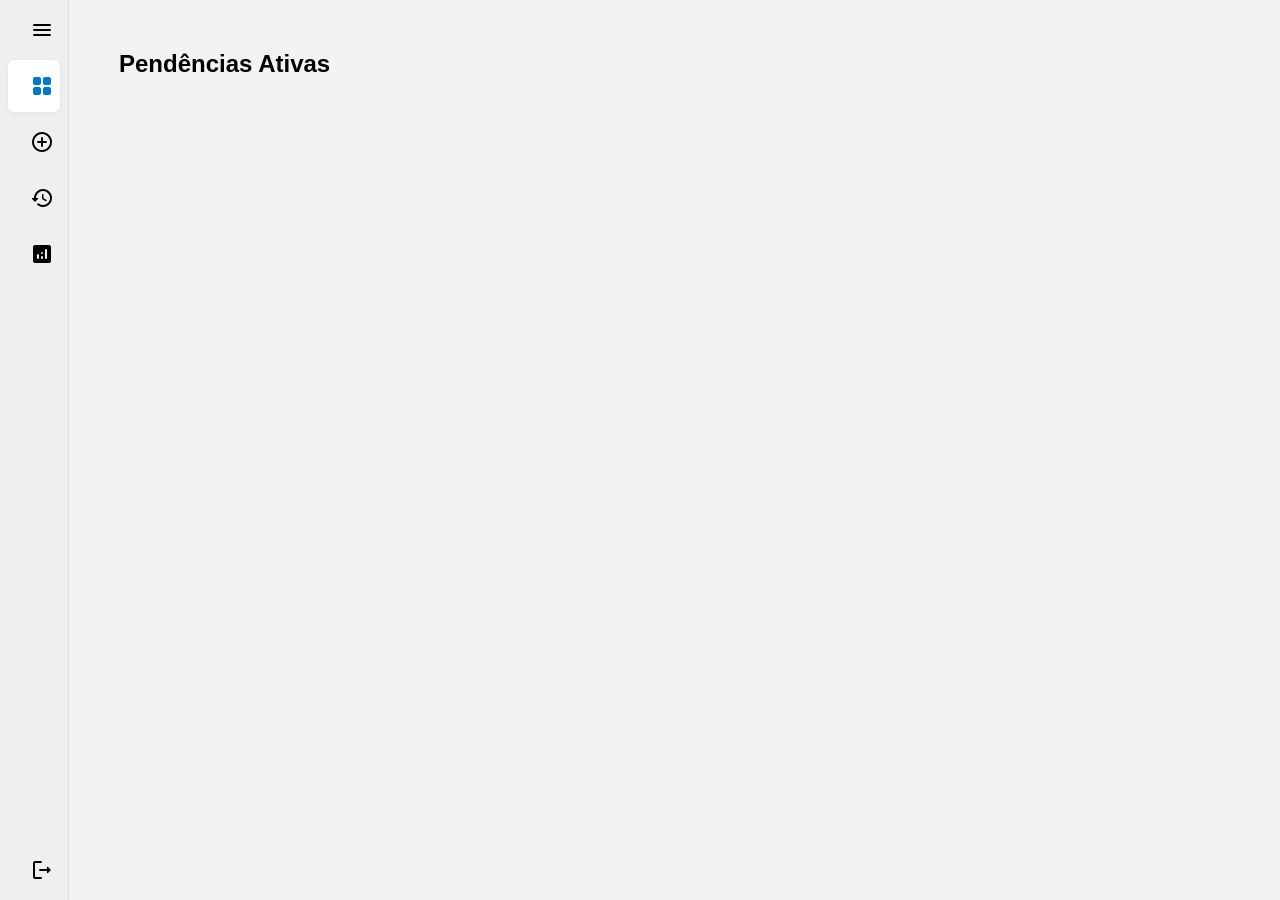
==== index.html @ e7cd0ce0 "Add files via upload" ====
<!DOCTYPE html>
<html lang="pt-br">
<head>
    <meta charset="UTF-8">
    <meta name="viewport" content="width=device-width, initial-scale=1.0">
    <title>Obrigações</title>
    <link rel="stylesheet" href="style.css">
    <link href="https://fonts.googleapis.com/icon?family=Material+Icons+Round" rel="stylesheet">
</head>
<body>
    <div class="app-container">
        <nav class="sidebar">
            <div class="sidebar-content">
                <div class="sidebar-top">
                    <div class="menu-item toggle-btn">
                        <span class="material-icons-round">menu</span>
                        <span class="menu-text">Menu</span>
                    </div>
                </div>
                <div class="menu-items">
                    <div class="menu-item active" onclick="showSection('view', event)">
                        <span class="material-icons-round">grid_view</span>
                        <span class="menu-text">Obrigações</span>
                    </div>
                    <div class="menu-item" onclick="showSection('add', event)">
                        <span class="material-icons-round">add_circle_outline</span>
                        <span class="menu-text">Cadastrar</span>
                    </div>
                    <div class="menu-item" onclick="showSection('history', event)">
                        <span class="material-icons-round">history</span>
                        <span class="menu-text">Histórico</span>
                    </div>
                    <div class="menu-item" onclick="showSection('reports', event)">
                        <span class="material-icons-round">analytics</span>
                        <span class="menu-text">Relatórios</span>
                    </div>
                </div>
            </div>

            <div class="sidebar-footer">
                <div class="menu-item logout-btn" onclick="logoutApp()">
                    <span class="material-icons-round">logout</span>
                    <span class="menu-text">Sair</span>
                </div>
            </div>
        </nav>

        <main class="main-content">
            <section id="viewSection">
                <h2 class="page-title">Pendências Ativas</h2>
                <div class="cards-grid" id="cardsGrid"></div>
            </section>

            <section id="addSection" style="display: none;">
                <div class="form-window scale-in">
                    <div class="form-header">
                        <h2 class="section-title">Cadastrar Nova Obrigação</h2>
                        <p>Preencha os dados abaixo (DD/MM/AAAA)</p>
                    </div>
                    <div class="form-body">
                        <div class="form-row">
                            <div class="input-group">
                                <label>Empresa</label>
                                <input type="text" id="companyInput" placeholder="Nome da Empresa">
                            </div>
                            <div class="input-group">
                                <label>Obrigação</label>
                                <input type="text" id="taskInput" placeholder="Ex: DAS, FGTS">
                            </div>
                        </div>
                        <div class="form-row">
                            <div class="input-group">
                                <label>Vencimento</label>
                                <input type="text" id="dateInput" placeholder="DD/MM/AAAA" maxlength="10">
                            </div>
                            <div class="input-group">
                                <label>Envio E-mail</label>
                                <input type="text" id="emailDateInput" placeholder="DD/MM/AAAA" maxlength="10">
                            </div>
                        </div>
                        <div class="form-actions">
                            <button id="addBtn" class="btn-primary"><span class="material-icons-round">save</span> Salvar</button>
                        </div>
                    </div>
                </div>
            </section>

            <section id="historySection" style="display: none;">
                <h2 class="page-title">Histórico de Concluídos</h2>
                <div class="filter-bar">
                    <div class="search-box">
                        <span class="material-icons-round">search</span>
                        <input type="text" id="searchInput" placeholder="Buscar..." onkeyup="filterHistory()">
                    </div>
                    <div class="month-filter">
                        <select id="monthSelect" onchange="filterHistory()">
                            <option value="all">Todos os Meses</option>
                            <option value="01">Janeiro</option><option value="02">Fevereiro</option><option value="03">Março</option>
                            <option value="04">Abril</option><option value="05">Maio</option><option value="06">Junho</option>
                            <option value="07">Julho</option><option value="08">Agosto</option><option value="09">Setembro</option>
                            <option value="10">Outubro</option><option value="11">Novembro</option><option value="12">Dezembro</option>
                        </select>
                    </div>
                </div>
                <div class="cards-grid" id="historyGrid"></div>
            </section>

            <section id="reportsSection" style="display: none;">
                <h2 class="page-title">Resumo Operacional</h2>
                <div class="report-container">
                    <div class="report-card"><span class="report-val" id="countPending">0</span><span>Pendentes</span></div>
                    <div class="report-card"><span class="report-val" id="countUrgent">0</span><span>Urgentes</span></div>
                    <div class="report-card"><span class="report-val" id="countDone">0</span><span>Concluídos</span></div>
                </div>
            </section>
        </main>

        <div class="spotify-container">
            <iframe style="border-radius:12px" 
                src="https://open.spotify.com/embed/album/53SMVjpWCrKUFbjowChIKb?utm_source=generator&theme=0" 
                width="100%" 
                height="80" 
                frameBorder="0" 
                allow="autoplay; clipboard-write; encrypted-media; fullscreen; picture-in-picture" 
                loading="lazy">
            </iframe>
        </div>
    </div>
    <script src="script.js"></script>
</body>
</html>
---- style.css ----
:root {
    --side-width: 240px; 
    --side-collapsed: 68px; 
    --win-accent: #0078d4;
    --bg-app: #f3f3f3; 
    --color-urgent: #d13438; 
    --color-warning: #996100; 
    --color-success: #107c10;
}

body, html { 
    margin: 0; padding: 0; 
    font-family: 'Segoe UI Variable', sans-serif; 
    background: var(--bg-app); 
    height: 100vh; 
    overflow: hidden; 
}

.app-container { display: flex; height: 100vh; }

/* --- SIDEBAR --- */
.sidebar { 
    width: var(--side-collapsed); 
    background: rgba(238,238,238,0.8); 
    backdrop-filter: blur(20px); 
    border-right: 1px solid rgba(0,0,0,0.08); 
    transition: 0.3s; 
    display: flex; 
    flex-direction: column; 
    justify-content: space-between; 
    z-index: 100; 
    overflow: hidden; 
}

.sidebar:hover { width: var(--side-width); }
.sidebar-content { flex-grow: 1; }

.menu-item { 
    padding: 14px 22px; 
    display: flex; 
    align-items: center; 
    gap: 20px; 
    cursor: pointer; 
    margin: 4px 8px; 
    border-radius: 6px; 
    white-space: nowrap; 
    transition: 0.2s; 
}

.menu-item:hover { background: rgba(0,0,0,0.05); }
.menu-item.active { 
    background: #fff; 
    color: var(--win-accent); 
    box-shadow: 0 2px 5px rgba(0,0,0,0.05); 
}

/* --- MAIN CONTENT & CARDS --- */
.main-content { 
    flex-grow: 1; 
    padding: 30px 50px; 
    overflow-y: auto; 
    padding-bottom: 120px; 
}

.cards-grid { 
    display: grid; 
    grid-template-columns: repeat(auto-fill, minmax(300px, 1fr)); 
    gap: 25px; 
}

/* BORDA GIRATÓRIA */
.card-wrapper { 
    position: relative; 
    padding: 3px; 
    border-radius: 15px; 
    overflow: hidden; 
    display: flex; 
}

.card-wrapper::before { 
    content: ''; 
    position: absolute; 
    width: 150%; 
    height: 150%; 
    background-image: conic-gradient(transparent, transparent, transparent, var(--border-color, #ccc)); 
    animation: rotate 4s linear infinite; 
    top: -25%; 
    left: -25%; 
}

@keyframes rotate { from { transform: rotate(0deg); } to { transform: rotate(360deg); } }

.card { 
    position: relative; 
    background: #fff; 
    width: 100%; 
    padding: 20px; 
    border-radius: 12px; 
    display: flex; 
    flex-direction: column; 
    gap: 8px; 
    z-index: 1; 
}

.border-urgent { --border-color: var(--color-urgent); }
.border-warning { --border-color: var(--color-warning); }
.border-success { --border-color: var(--color-success); }

/* Badges */
.card-company { font-size: 11px; font-weight: 700; color: #666; text-transform: uppercase; }
.status-badge { padding: 4px 10px; border-radius: 10px; font-size: 11px; font-weight: bold; }
.urgent-badge { background: #fde7e9; color: var(--color-urgent); }
.warning-badge { background: #fff4ce; color: var(--color-warning); }
.success-badge { background: #dff6dd; color: var(--color-success); }

/* Forms & Filters */
.form-window { background: #fff; max-width: 600px; margin: auto; border-radius: 12px; padding: 30px; box-shadow: 0 10px 30px rgba(0,0,0,0.1); }
.input-group { display: flex; flex-direction: column; gap: 5px; margin-bottom: 15px; flex: 1; }
.form-row { display: flex; gap: 15px; }
input, select { padding: 10px; border: 1px solid #ddd; border-radius: 6px; outline: none; }
.btn-primary { background: var(--win-accent); color: #fff; border: none; padding: 12px 25px; border-radius: 6px; cursor: pointer; display: flex; gap: 10px; align-items: center; }
.filter-bar { display: flex; gap: 10px; margin-bottom: 20px; background: #fff; padding: 15px; border-radius: 10px; }
.search-box { flex: 2; display: flex; align-items: center; background: #eee; padding: 0 10px; border-radius: 6px; }
.search-box input { background: transparent; border: none; width: 100%; }

.report-container { display: flex; gap: 20px; }
.report-card { background: #fff; padding: 25px; border-radius: 12px; text-align: center; flex: 1; }
.report-val { font-size: 32px; font-weight: 700; color: var(--win-accent); display: block; }

/* --- NOVO PLAYER SPOTIFY (DIREITA INFERIOR) --- */
.spotify-container {
    position: fixed;
    bottom: 20px;
    right: 20px;
    width: 320px;
    z-index: 999;
    filter: drop-shadow(0 8px 24px rgba(0,0,0,0.15));
    display: flex;
    flex-direction: column;
}

.spotify-tabs {
    display: flex;
    background: rgba(255, 255, 255, 0.9);
    backdrop-filter: blur(10px);
    border-radius: 12px 12px 0 0;
    padding: 6px;
    gap: 6px;
    border: 1px solid rgba(0,0,0,0.05);
    border-bottom: none;
}

.tab-btn {
    flex: 1;
    border: none;
    background: transparent;
    padding: 6px;
    font-size: 11px;
    font-weight: 700;
    color: #666;
    cursor: pointer;
    border-radius: 6px;
    transition: 0.2s;
    text-transform: uppercase;
}

.tab-btn:hover { background: rgba(0,0,0,0.05); }

.tab-btn.active {
    background: var(--win-accent);
    color: #fff;
}

#spotify-player {
    border: 1px solid rgba(0,0,0,0.05);
    background: #fff;
    border-radius: 0 0 12px 12px;
}
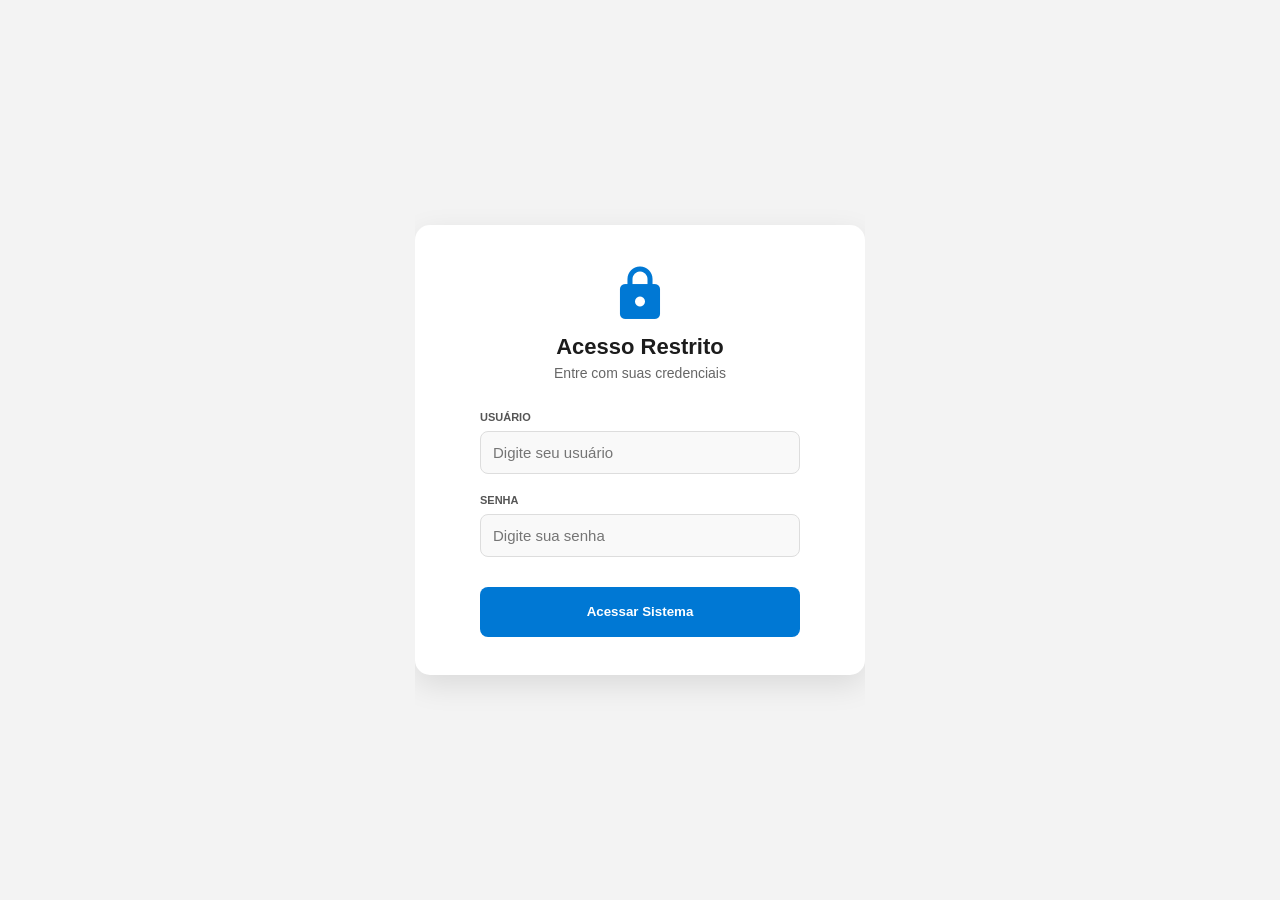
==== commit 9a83a18a: "Add files via upload" ====
--- a/index.html
+++ b/index.html
@@ -38,7 +38,7 @@
             </div>
 
             <div class="sidebar-footer">
-                <div class="menu-item logout-btn" onclick="logoutApp()">
+                <div class="menu-item logout-btn" onclick="logout()">
                     <span class="material-icons-round">logout</span>
                     <span class="menu-text">Sair</span>
                 </div>
@@ -46,16 +46,16 @@
         </nav>
 
         <main class="main-content">
+            
             <section id="viewSection">
-                <h2 class="page-title">Pendências Ativas</h2>
+                <h2 class="page-title">Pendências</h2>
                 <div class="cards-grid" id="cardsGrid"></div>
             </section>
 
             <section id="addSection" style="display: none;">
                 <div class="form-window scale-in">
                     <div class="form-header">
-                        <h2 class="section-title">Cadastrar Nova Obrigação</h2>
-                        <p>Preencha os dados abaixo (DD/MM/AAAA)</p>
+                        <h2 class="section-title">Cadastrar</h2>
                     </div>
                     <div class="form-body">
                         <div class="form-row">
@@ -79,14 +79,16 @@
                             </div>
                         </div>
                         <div class="form-actions">
-                            <button id="addBtn" class="btn-primary"><span class="material-icons-round">save</span> Salvar</button>
+                            <button id="addBtn" class="btn-primary">
+                                <span class="material-icons-round">save</span> Salvar
+                            </button>
                         </div>
                     </div>
                 </div>
             </section>
 
             <section id="historySection" style="display: none;">
-                <h2 class="page-title">Histórico de Concluídos</h2>
+                <h2 class="page-title">Histórico</h2>
                 <div class="filter-bar">
                     <div class="search-box">
                         <span class="material-icons-round">search</span>
@@ -95,37 +97,105 @@
                     <div class="month-filter">
                         <select id="monthSelect" onchange="filterHistory()">
                             <option value="all">Todos os Meses</option>
-                            <option value="01">Janeiro</option><option value="02">Fevereiro</option><option value="03">Março</option>
-                            <option value="04">Abril</option><option value="05">Maio</option><option value="06">Junho</option>
-                            <option value="07">Julho</option><option value="08">Agosto</option><option value="09">Setembro</option>
-                            <option value="10">Outubro</option><option value="11">Novembro</option><option value="12">Dezembro</option>
+                            <option value="01">Janeiro</option><option value="02">Fevereiro</option>
+                            <option value="03">Março</option><option value="04">Abril</option>
+                            <option value="05">Maio</option><option value="06">Junho</option>
+                            <option value="07">Julho</option><option value="08">Agosto</option>
+                            <option value="09">Setembro</option><option value="10">Outubro</option>
+                            <option value="11">Novembro</option><option value="12">Dezembro</option>
                         </select>
                     </div>
                 </div>
-                <div class="cards-grid" id="historyGrid"></div>
+                
+                <div class="history-list-container">
+                    <div class="history-list-header">
+                        <span>Empresa</span>
+                        <span>Obrigação</span>
+                        <span>Vencimento</span>
+                        <span>E-mail</span>
+                        <span>Ações</span>
+                    </div>
+                    <div id="historyListContent"></div>
+                </div>
             </section>
 
             <section id="reportsSection" style="display: none;">
-                <h2 class="page-title">Resumo Operacional</h2>
+                <h2 class="page-title">Relatório</h2>
                 <div class="report-container">
                     <div class="report-card"><span class="report-val" id="countPending">0</span><span>Pendentes</span></div>
                     <div class="report-card"><span class="report-val" id="countUrgent">0</span><span>Urgentes</span></div>
                     <div class="report-card"><span class="report-val" id="countDone">0</span><span>Concluídos</span></div>
                 </div>
+
+                <div class="report-actions-bar" style="margin-top: 30px;">
+                    <div class="input-group">
+                        <label>Mês do Relatório</label>
+                        <select id="reportMonthSelect">
+                            <option value="01">Janeiro</option><option value="02" selected>Fevereiro</option>
+                            <option value="03">Março</option><option value="04">Abril</option>
+                            <option value="05">Maio</option><option value="06">Junho</option>
+                            <option value="07">Julho</option><option value="08">Agosto</option>
+                            <option value="09">Setembro</option><option value="10">Outubro</option>
+                            <option value="11">Novembro</option><option value="12">Dezembro</option>
+                        </select>
+                    </div>
+                    <button onclick="previewReport()" class="btn-primary">
+                        <span class="material-icons-round">visibility</span> Visualizar
+                    </button>
+                    <button onclick="printReport()" class="btn-secondary">
+                        <span class="material-icons-round">print</span> Imprimir
+                    </button>
+                </div>
+
+                <div id="reportPreviewArea" class="history-list-container" style="margin-top: 20px; display: none;">
+                    <div class="history-list-header">
+                        <span>Empresa</span>
+                        <span>Obrigação</span>
+                        <span>Vencimento</span>
+                        <span>E-mail</span>
+                        <span>Status</span>
+                    </div>
+                    <div id="reportPreviewContent"></div>
+                </div>
             </section>
         </main>
-
-        <div class="spotify-container">
-            <iframe style="border-radius:12px" 
-                src="https://open.spotify.com/embed/album/53SMVjpWCrKUFbjowChIKb?utm_source=generator&theme=0" 
-                width="100%" 
-                height="80" 
-                frameBorder="0" 
-                allow="autoplay; clipboard-write; encrypted-media; fullscreen; picture-in-picture" 
-                loading="lazy">
-            </iframe>
+    </div>
+
+    <div id="editModal" class="modal-overlay" style="display: none;">
+        <div class="form-window modal-content">
+            <div class="form-header">
+                <h2 class="section-title">Editar Obrigação</h2>
+            </div>
+            <div class="form-body">
+                <input type="hidden" id="editIndex">
+                <div class="form-row">
+                    <div class="input-group">
+                        <label>Empresa</label>
+                        <input type="text" id="editCompanyInput">
+                    </div>
+                    <div class="input-group">
+                        <label>Obrigação</label>
+                        <input type="text" id="editTaskInput">
+                    </div>
+                </div>
+                <div class="form-row">
+                    <div class="input-group">
+                        <label>Vencimento</label>
+                        <input type="text" id="editDateInput" maxlength="10">
+                    </div>
+                    <div class="input-group">
+                        <label>Envio E-mail</label>
+                        <input type="text" id="editEmailDateInput" maxlength="10">
+                    </div>
+                </div>
+                <div class="form-actions" style="justify-content: flex-end; gap: 10px;">
+                    <button onclick="closeEditModal()" class="btn-secondary" style="height: 45px;">Cancelar</button>
+                    <button onclick="saveEdit()" class="btn-primary">Salvar Alterações</button>
+                </div>
+            </div>
         </div>
     </div>
+
     <script src="script.js"></script>
 </body>
 </html>
--- a/style.css
+++ b/style.css
@@ -31,148 +31,172 @@
     z-index: 100; 
     overflow: hidden; 
 }
-
 .sidebar:hover { width: var(--side-width); }
 .sidebar-content { flex-grow: 1; }
-
 .menu-item { 
-    padding: 14px 22px; 
-    display: flex; 
-    align-items: center; 
-    gap: 20px; 
-    cursor: pointer; 
-    margin: 4px 8px; 
-    border-radius: 6px; 
-    white-space: nowrap; 
-    transition: 0.2s; 
-}
-
+    padding: 14px 22px; display: flex; align-items: center; gap: 20px; 
+    cursor: pointer; margin: 4px 8px; border-radius: 6px; white-space: nowrap; transition: 0.2s; 
+}
 .menu-item:hover { background: rgba(0,0,0,0.05); }
-.menu-item.active { 
-    background: #fff; 
-    color: var(--win-accent); 
-    box-shadow: 0 2px 5px rgba(0,0,0,0.05); 
-}
+.menu-item.active { background: #fff; color: var(--win-accent); box-shadow: 0 2px 5px rgba(0,0,0,0.05); }
 
 /* --- MAIN CONTENT & CARDS --- */
-.main-content { 
-    flex-grow: 1; 
-    padding: 30px 50px; 
-    overflow-y: auto; 
-    padding-bottom: 120px; 
-}
-
-.cards-grid { 
-    display: grid; 
-    grid-template-columns: repeat(auto-fill, minmax(300px, 1fr)); 
-    gap: 25px; 
-}
-
-/* BORDA GIRATÓRIA */
-.card-wrapper { 
-    position: relative; 
-    padding: 3px; 
-    border-radius: 15px; 
-    overflow: hidden; 
-    display: flex; 
-}
-
+.main-content { flex-grow: 1; padding: 30px 50px; overflow-y: auto; padding-bottom: 120px; }
+.cards-grid { display: grid; grid-template-columns: repeat(auto-fill, minmax(300px, 1fr)); gap: 25px; }
+
+.card-wrapper { position: relative; padding: 3px; border-radius: 15px; overflow: hidden; display: flex; }
 .card-wrapper::before { 
-    content: ''; 
-    position: absolute; 
-    width: 150%; 
-    height: 150%; 
+    content: ''; position: absolute; width: 150%; height: 150%; 
     background-image: conic-gradient(transparent, transparent, transparent, var(--border-color, #ccc)); 
-    animation: rotate 4s linear infinite; 
-    top: -25%; 
-    left: -25%; 
-}
-
+    animation: rotate 4s linear infinite; top: -25%; left: -25%; 
+}
 @keyframes rotate { from { transform: rotate(0deg); } to { transform: rotate(360deg); } }
 
 .card { 
-    position: relative; 
-    background: #fff; 
-    width: 100%; 
-    padding: 20px; 
-    border-radius: 12px; 
-    display: flex; 
-    flex-direction: column; 
-    gap: 8px; 
-    z-index: 1; 
+    position: relative; background: #fff; width: 100%; padding: 20px; 
+    border-radius: 12px; display: flex; flex-direction: column; gap: 8px; z-index: 1; 
 }
 
 .border-urgent { --border-color: var(--color-urgent); }
 .border-warning { --border-color: var(--color-warning); }
 .border-success { --border-color: var(--color-success); }
 
-/* Badges */
 .card-company { font-size: 11px; font-weight: 700; color: #666; text-transform: uppercase; }
+.card-title { font-weight: 600; color: #1c1c1c; }
 .status-badge { padding: 4px 10px; border-radius: 10px; font-size: 11px; font-weight: bold; }
 .urgent-badge { background: #fde7e9; color: var(--color-urgent); }
 .warning-badge { background: #fff4ce; color: var(--color-warning); }
 .success-badge { background: #dff6dd; color: var(--color-success); }
 
-/* Forms & Filters */
-.form-window { background: #fff; max-width: 600px; margin: auto; border-radius: 12px; padding: 30px; box-shadow: 0 10px 30px rgba(0,0,0,0.1); }
-.input-group { display: flex; flex-direction: column; gap: 5px; margin-bottom: 15px; flex: 1; }
-.form-row { display: flex; gap: 15px; }
-input, select { padding: 10px; border: 1px solid #ddd; border-radius: 6px; outline: none; }
-.btn-primary { background: var(--win-accent); color: #fff; border: none; padding: 12px 25px; border-radius: 6px; cursor: pointer; display: flex; gap: 10px; align-items: center; }
-.filter-bar { display: flex; gap: 10px; margin-bottom: 20px; background: #fff; padding: 15px; border-radius: 10px; }
-.search-box { flex: 2; display: flex; align-items: center; background: #eee; padding: 0 10px; border-radius: 6px; }
-.search-box input { background: transparent; border: none; width: 100%; }
-
-.report-container { display: flex; gap: 20px; }
-.report-card { background: #fff; padding: 25px; border-radius: 12px; text-align: center; flex: 1; }
+/* --- BOTÃO EXCLUIR CORRIGIDO --- */
+.btn-delete { 
+    border: none; background: none; cursor: pointer; color: #888; 
+    transition: 0.2s; display: flex; align-items: center; justify-content: center; 
+    padding: 5px; border-radius: 4px;
+}
+.btn-delete:hover { 
+    background-color: var(--color-urgent) !important; 
+    color: #fff !important; 
+    transform: scale(1.1); 
+}
+
+/* --- ESTILO DO FORMULÁRIO CADASTRAR (RESTAURADO) --- */
+.form-window { background: #fff; padding: 30px; border-radius: 12px; box-shadow: 0 4px 15px rgba(0,0,0,0.05); max-width: 800px; }
+.form-row { display: flex; gap: 20px; margin-bottom: 20px; }
+.input-group { flex: 1; display: flex; flex-direction: column; gap: 8px; }
+.input-group label { font-size: 12px; font-weight: 700; color: #666; }
+.input-group input { padding: 12px; border: 1px solid #ddd; border-radius: 8px; outline: none; font-family: inherit; }
+.input-group input:focus { border-color: var(--win-accent); }
+.form-actions { margin-top: 10px; }
+
+/* --- HISTÓRICO, RELATÓRIOS E TABELAS --- */
+.history-list-container {
+    background: #fff;
+    border-radius: 12px;
+    box-shadow: 0 4px 15px rgba(0,0,0,0.05);
+    overflow: hidden;
+    margin-top: 20px;
+}
+
+.history-list-header, .history-item {
+    display: grid;
+    grid-template-columns: 1.5fr 1.5fr 1fr 1fr 120px;
+    gap: 15px;
+    padding: 15px 25px;
+    align-items: center;
+}
+
+.history-list-header {
+    background: #f8f9fa;
+    font-weight: 700;
+    font-size: 12px;
+    color: #666;
+    text-transform: uppercase;
+    border-bottom: 1px solid #eee;
+}
+
+.history-item {
+    border-bottom: 1px solid #f1f1f1;
+    transition: background 0.2s;
+    font-size: 14px;
+    color: #444;
+}
+
+.history-item:hover { background: #fafafa; }
+.history-item:last-child { border-bottom: none; }
+
+.h-col-company { font-weight: 700; color: var(--win-accent); }
+.h-col-email { color: #888; font-style: italic; font-size: 13px; }
+
+.status-text { font-weight: 700; font-size: 11px; text-transform: uppercase; }
+.status-done { color: var(--color-success); }
+.status-pending { color: var(--color-urgent); }
+
+/* --- FILTROS E BOTÕES --- */
+.filter-bar, .report-actions-bar { 
+    display: flex; 
+    gap: 15px; 
+    margin-bottom: 20px; 
+    align-items: flex-end; 
+}
+
+.search-box, .month-filter select, #reportMonthSelect { 
+    background: #fff; 
+    border: 1px solid #ddd; 
+    border-radius: 8px; 
+    padding: 8px 15px;
+    height: 45px;
+    box-sizing: border-box;
+    font-family: inherit;
+}
+
+.search-box { display: flex; align-items: center; flex: 1; }
+.search-box input { border: none; padding: 5px; width: 100%; outline: none; background: transparent; }
+
+.month-filter select, #reportMonthSelect {
+    outline: none;
+    color: #444;
+    cursor: pointer;
+    width: 200px; 
+    appearance: none;
+    background-image: url("data:image/svg+xml,%3Csvg xmlns='http://www.w3.org/2000/svg' height='24' viewBox='0 -960 960 960' width='24'%3E%3Cpath d='M480-345 240-585l56-56 184 184 184-184 56 56-240 240Z'/%3E%3C/svg%3E");
+    background-repeat: no-repeat;
+    background-position: right 10px center;
+    padding-right: 40px;
+}
+
+.btn-primary { background: var(--win-accent); color: #fff; border: none; padding: 0 25px; border-radius: 8px; cursor: pointer; display: flex; gap: 10px; align-items: center; justify-content: center; font-weight: 600; transition: 0.2s; height: 45px; }
+.btn-primary:hover { opacity: 0.9; transform: translateY(-1px); }
+
+.btn-secondary { background: #e1e1e1; color: #444; border: none; padding: 0 25px; border-radius: 8px; cursor: pointer; display: flex; gap: 10px; align-items: center; justify-content: center; font-weight: 600; transition: 0.2s; height: 45px; }
+.btn-secondary:hover { background: #d5d5d5; }
+
+/* --- RELATÓRIOS --- */
+.report-container { display: flex; gap: 20px; margin-bottom: 30px; }
+.report-card { background: #fff; padding: 25px; border-radius: 12px; text-align: center; flex: 1; box-shadow: 0 4px 10px rgba(0,0,0,0.03); }
 .report-val { font-size: 32px; font-weight: 700; color: var(--win-accent); display: block; }
-
-/* --- NOVO PLAYER SPOTIFY (DIREITA INFERIOR) --- */
-.spotify-container {
-    position: fixed;
-    bottom: 20px;
-    right: 20px;
-    width: 320px;
-    z-index: 999;
-    filter: drop-shadow(0 8px 24px rgba(0,0,0,0.15));
-    display: flex;
-    flex-direction: column;
-}
-
-.spotify-tabs {
-    display: flex;
-    background: rgba(255, 255, 255, 0.9);
-    backdrop-filter: blur(10px);
-    border-radius: 12px 12px 0 0;
-    padding: 6px;
-    gap: 6px;
-    border: 1px solid rgba(0,0,0,0.05);
-    border-bottom: none;
-}
-
-.tab-btn {
-    flex: 1;
-    border: none;
-    background: transparent;
-    padding: 6px;
-    font-size: 11px;
-    font-weight: 700;
-    color: #666;
-    cursor: pointer;
-    border-radius: 6px;
-    transition: 0.2s;
-    text-transform: uppercase;
-}
-
-.tab-btn:hover { background: rgba(0,0,0,0.05); }
-
-.tab-btn.active {
-    background: var(--win-accent);
-    color: #fff;
-}
-
-#spotify-player {
-    border: 1px solid rgba(0,0,0,0.05);
-    background: #fff;
-    border-radius: 0 0 12px 12px;
+.report-actions-bar label { display: block; font-size: 12px; font-weight: 700; color: #666; margin-bottom: 5px; }
+
+/* --- CONFIGURAÇÕES DE IMPRESSÃO --- */
+@media print {
+    body { background: #fff; overflow: visible; }
+    .sidebar, .filter-bar, .report-actions-bar, .report-container, .page-title, .menu-item, .radio-player-container { 
+        display: none !important; 
+    }
+    .main-content { padding: 0 !important; margin: 0 !important; width: 100%; }
+    .app-container { display: block; }
+    #reportsSection { display: block !important; }
+    #reportPreviewArea { display: block !important; box-shadow: none; border: 1px solid #eee; margin-top: 0; }
+    .history-list-header { background: #eee !important; print-color-adjust: exact; -webkit-print-color-adjust: exact; display: grid !important; }
+    .history-item { display: grid !important; page-break-inside: avoid; }
+    
+    #reportPreviewArea::before {
+        content: "RELATÓRIO MENSAL DE OBRIGAÇÕES";
+        display: block;
+        text-align: center;
+        font-size: 20px;
+        font-weight: bold;
+        margin-bottom: 20px;
+        padding-top: 10px;
+    }
 }
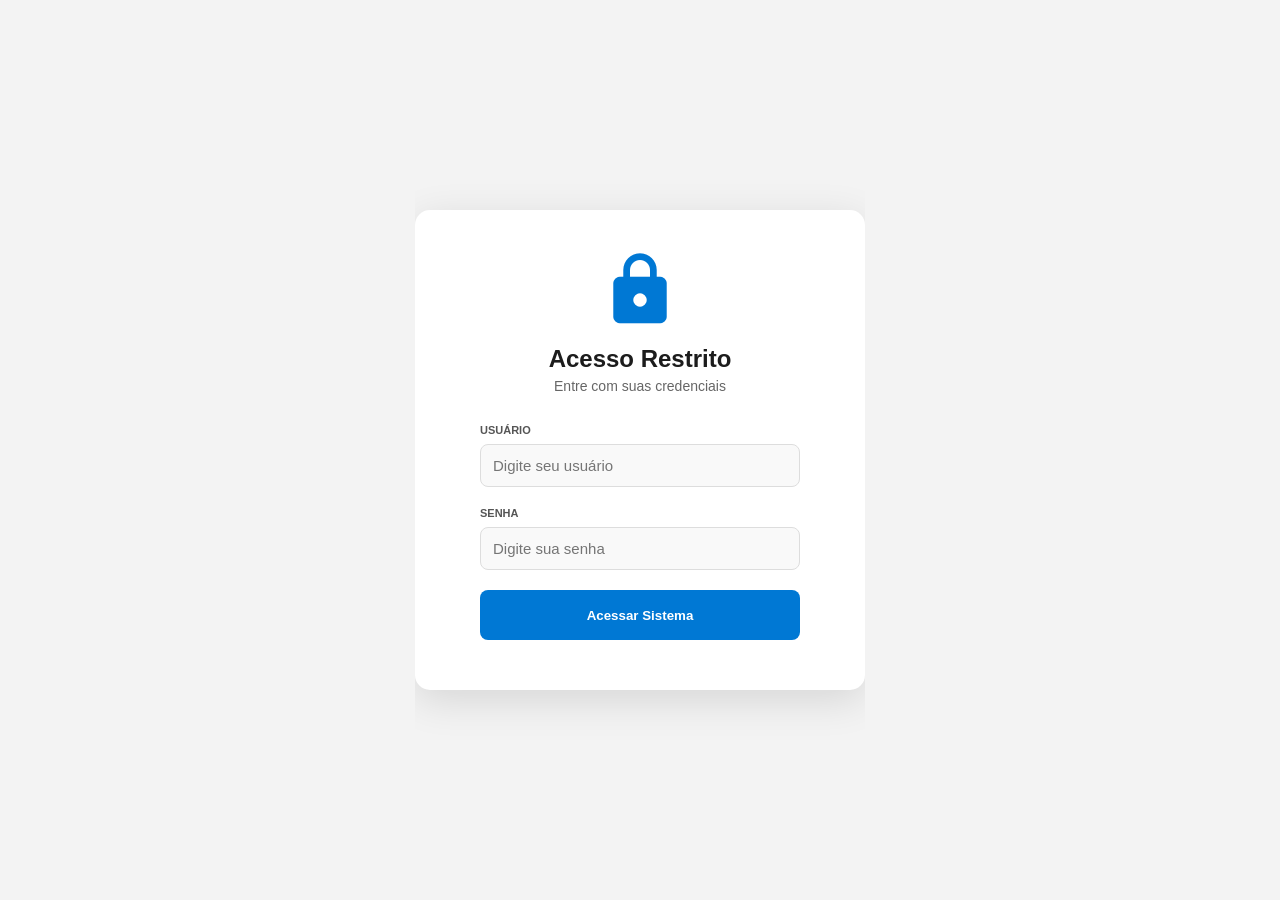
==== commit 7ea574d9: "Add files via upload" ====
--- a/index.html
+++ b/index.html
@@ -3,7 +3,7 @@
 <head>
     <meta charset="UTF-8">
     <meta name="viewport" content="width=device-width, initial-scale=1.0">
-    <title>Obrigações</title>
+    <title>LUC CONT | Gestão Pendências</title>
     <link rel="stylesheet" href="style.css">
     <link href="https://fonts.googleapis.com/icon?family=Material+Icons+Round" rel="stylesheet">
 </head>
@@ -20,7 +20,7 @@
                 <div class="menu-items">
                     <div class="menu-item active" onclick="showSection('view', event)">
                         <span class="material-icons-round">grid_view</span>
-                        <span class="menu-text">Obrigações</span>
+                        <span class="menu-text">Pendência</span>
                     </div>
                     <div class="menu-item" onclick="showSection('add', event)">
                         <span class="material-icons-round">add_circle_outline</span>
@@ -74,7 +74,7 @@
                                 <input type="text" id="dateInput" placeholder="DD/MM/AAAA" maxlength="10">
                             </div>
                             <div class="input-group">
-                                <label>Envio E-mail</label>
+                                <label>Data E-mail / Conclusão</label>
                                 <input type="text" id="emailDateInput" placeholder="DD/MM/AAAA" maxlength="10">
                             </div>
                         </div>
@@ -112,7 +112,7 @@
                         <span>Empresa</span>
                         <span>Obrigação</span>
                         <span>Vencimento</span>
-                        <span>E-mail</span>
+                        <span>Data E-mail / Conclusão</span>
                         <span>Ações</span>
                     </div>
                     <div id="historyListContent"></div>
@@ -131,7 +131,8 @@
                     <div class="input-group">
                         <label>Mês do Relatório</label>
                         <select id="reportMonthSelect">
-                            <option value="01">Janeiro</option><option value="02" selected>Fevereiro</option>
+                            <option value="00">-----</option>
+                            <option value="01">Janeiro</option><option value="02">Fevereiro</option>
                             <option value="03">Março</option><option value="04">Abril</option>
                             <option value="05">Maio</option><option value="06">Junho</option>
                             <option value="07">Julho</option><option value="08">Agosto</option>
@@ -152,7 +153,7 @@
                         <span>Empresa</span>
                         <span>Obrigação</span>
                         <span>Vencimento</span>
-                        <span>E-mail</span>
+                        <span>Data E-mail / Conclusão</span>
                         <span>Status</span>
                     </div>
                     <div id="reportPreviewContent"></div>
@@ -164,7 +165,7 @@
     <div id="editModal" class="modal-overlay" style="display: none;">
         <div class="form-window modal-content">
             <div class="form-header">
-                <h2 class="section-title">Editar Obrigação</h2>
+                <h2 class="section-title">Editar Pendência</h2>
             </div>
             <div class="form-body">
                 <input type="hidden" id="editIndex">
@@ -184,13 +185,13 @@
                         <input type="text" id="editDateInput" maxlength="10">
                     </div>
                     <div class="input-group">
-                        <label>Envio E-mail</label>
-                        <input type="text" id="editEmailDateInput" maxlength="10">
+                        <label>Data E-mail / Conclusão</label>
+                        <input type="text" id="editEmailDateInput" placeholder="DD/MM/AAAA" maxlength="10">
                     </div>
                 </div>
                 <div class="form-actions" style="justify-content: flex-end; gap: 10px;">
                     <button onclick="closeEditModal()" class="btn-secondary" style="height: 45px;">Cancelar</button>
-                    <button onclick="saveEdit()" class="btn-primary">Salvar Alterações</button>
+                    <button onclick="saveEdit()" class="btn-primary"><span class="material-icons-round">save</span>Salvar</button>
                 </div>
             </div>
         </div>
--- a/style.css
+++ b/style.css
@@ -80,14 +80,21 @@
     transform: scale(1.1); 
 }
 
-/* --- ESTILO DO FORMULÁRIO CADASTRAR (RESTAURADO) --- */
+/* --- ESTILO DO FORMULÁRIO CADASTRAR --- */
 .form-window { background: #fff; padding: 30px; border-radius: 12px; box-shadow: 0 4px 15px rgba(0,0,0,0.05); max-width: 800px; }
 .form-row { display: flex; gap: 20px; margin-bottom: 20px; }
 .input-group { flex: 1; display: flex; flex-direction: column; gap: 8px; }
 .input-group label { font-size: 12px; font-weight: 700; color: #666; }
 .input-group input { padding: 12px; border: 1px solid #ddd; border-radius: 8px; outline: none; font-family: inherit; }
 .input-group input:focus { border-color: var(--win-accent); }
-.form-actions { margin-top: 10px; }
+
+/* AJUSTE DE ALINHAMENTO DOS BOTÕES */
+.form-actions { 
+    margin-top: 10px; 
+    display: flex; 
+    gap: 12px; 
+    justify-content: flex-start; 
+}
 
 /* --- HISTÓRICO, RELATÓRIOS E TABELAS --- */
 .history-list-container {
@@ -171,11 +178,20 @@
 .btn-secondary { background: #e1e1e1; color: #444; border: none; padding: 0 25px; border-radius: 8px; cursor: pointer; display: flex; gap: 10px; align-items: center; justify-content: center; font-weight: 600; transition: 0.2s; height: 45px; }
 .btn-secondary:hover { background: #d5d5d5; }
 
-/* --- RELATÓRIOS --- */
+/* --- RELATÓRIOS (RESTAURADO E MANTIDO) --- */
 .report-container { display: flex; gap: 20px; margin-bottom: 30px; }
 .report-card { background: #fff; padding: 25px; border-radius: 12px; text-align: center; flex: 1; box-shadow: 0 4px 10px rgba(0,0,0,0.03); }
 .report-val { font-size: 32px; font-weight: 700; color: var(--win-accent); display: block; }
 .report-actions-bar label { display: block; font-size: 12px; font-weight: 700; color: #666; margin-bottom: 5px; }
+
+/* --- MODAL OVERLAY --- */
+.modal-overlay {
+    position: fixed;
+    top:0; left:0; width: 100%; height: 100%;
+    background: rgba(0,0,0,0.4);
+    display: flex; justify-content: center; align-items: center;
+    z-index: 999;
+}
 
 /* --- CONFIGURAÇÕES DE IMPRESSÃO --- */
 @media print {
@@ -191,7 +207,7 @@
     .history-item { display: grid !important; page-break-inside: avoid; }
     
     #reportPreviewArea::before {
-        content: "RELATÓRIO MENSAL DE OBRIGAÇÕES";
+        content: "RELATÓRIO DE OBRIGAÇÕES";
         display: block;
         text-align: center;
         font-size: 20px;
